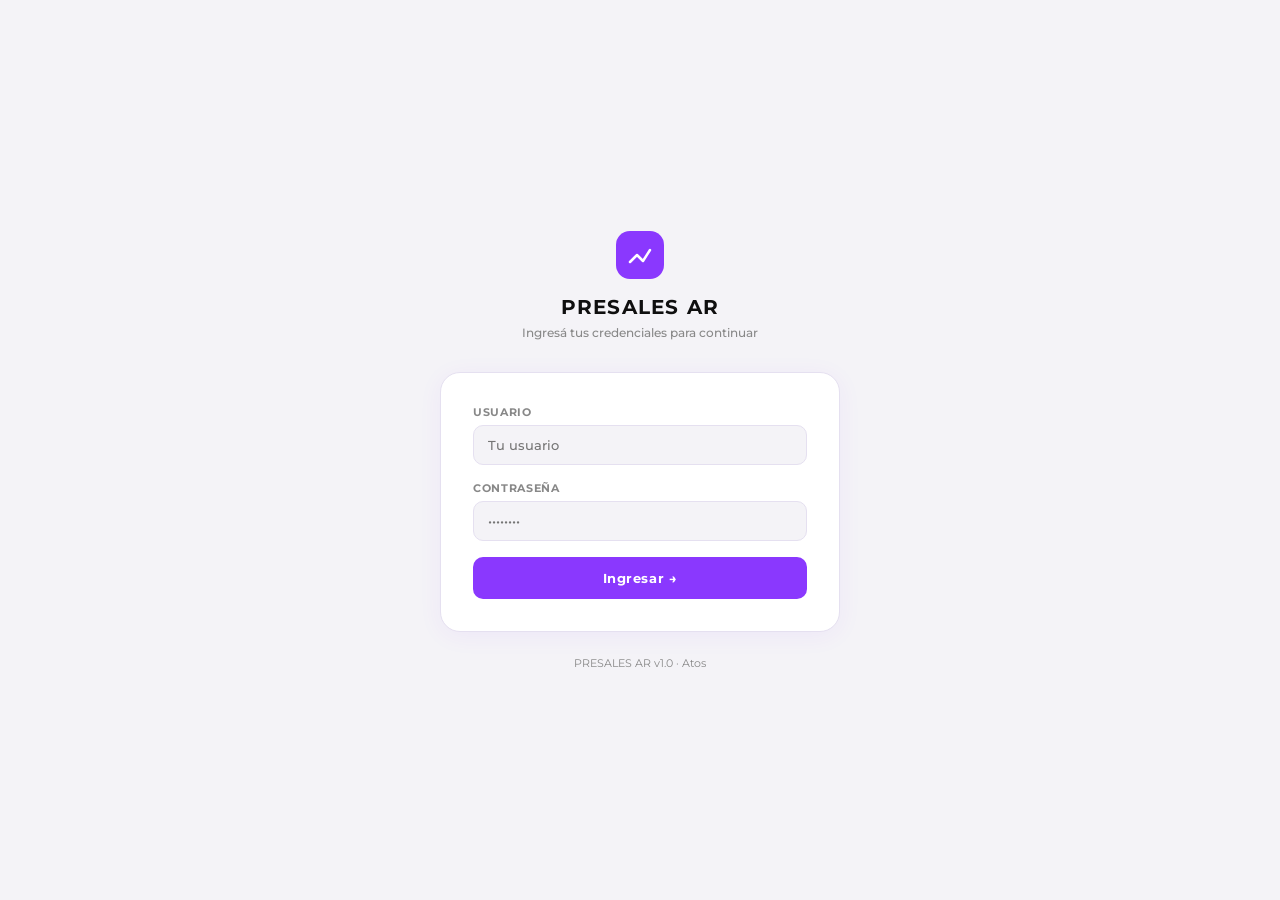
==== login.html @ 37408de6 "Add files via upload" ====
<!DOCTYPE html>
<html lang="es">
<head>
  <meta charset="UTF-8"/>
  <meta name="viewport" content="width=device-width, initial-scale=1.0"/>
  <title>PRESALES AR — Acceso</title>
  <link href="https://fonts.googleapis.com/css2?family=Montserrat:wght@300;400;500;600;700&display=swap" rel="stylesheet"/>
  <script src="assets/auth.js"></script>
  <style>
    *, *::before, *::after { box-sizing: border-box; margin: 0; padding: 0; }
    :root {
      --bg: #f4f3f7;
      --surface: #ffffff;
      --accent: #8a38fe;
      --accent-dark: #6f2ad4;
      --text: #0f0f0f;
      --text-muted: #888;
      --border: #e5e0f0;
    }
    body {
      font-family: 'Montserrat', sans-serif;
      background: var(--bg);
      min-height: 100vh;
      display: flex;
      align-items: center;
      justify-content: center;
      padding: 20px;
    }
    .login-wrap {
      width: 100%;
      max-width: 400px;
    }
    .login-header {
      text-align: center;
      margin-bottom: 32px;
    }
    .logo-icon {
      width: 48px; height: 48px;
      background: var(--accent);
      border-radius: 14px;
      display: flex; align-items: center; justify-content: center;
      margin: 0 auto 16px;
    }
    .logo-icon svg { width: 26px; height: 26px; }
    .login-title {
      font-size: 20px; font-weight: 700;
      letter-spacing: 0.06em;
      color: var(--text);
    }
    .login-sub {
      font-size: 12px; color: var(--text-muted);
      margin-top: 6px; font-weight: 500;
    }
    .card {
      background: var(--surface);
      border-radius: 20px;
      padding: 32px;
      border: 1px solid var(--border);
      box-shadow: 0 4px 24px rgba(138,56,254,0.06);
    }
    .form-group { display: flex; flex-direction: column; gap: 6px; margin-bottom: 16px; }
    label { font-size: 11px; font-weight: 700; letter-spacing: 0.06em; text-transform: uppercase; color: var(--text-muted); }
    input {
      font-family: 'Montserrat', sans-serif;
      font-size: 13px; font-weight: 500;
      padding: 11px 14px;
      border: 1.5px solid var(--border);
      border-radius: 10px;
      background: var(--bg);
      color: var(--text);
      outline: none;
      transition: border-color 0.2s;
      width: 100%;
    }
    input:focus { border-color: var(--accent); background: #fff; }
    .btn-login {
      font-family: 'Montserrat', sans-serif;
      font-size: 13px; font-weight: 700;
      padding: 13px;
      border-radius: 10px;
      border: none;
      cursor: pointer;
      width: 100%;
      background: var(--accent);
      color: #fff;
      letter-spacing: 0.04em;
      transition: background 0.2s;
      margin-top: 8px;
      display: flex; align-items: center; justify-content: center; gap: 8px;
    }
    .btn-login:hover { background: var(--accent-dark); }
    .btn-login:disabled { opacity: 0.6; cursor: not-allowed; }
    .alert {
      padding: 11px 14px;
      border-radius: 10px;
      font-size: 12px; font-weight: 600;
      margin-bottom: 16px;
      display: none;
      background: #fee2e2; color: #991b1b;
      border: 1px solid #fecaca;
    }
    .alert.show { display: block; }
    .spinner {
      width: 16px; height: 16px;
      border: 2px solid rgba(255,255,255,0.3);
      border-top-color: #fff;
      border-radius: 50%;
      animation: spin 0.7s linear infinite;
    }
    @keyframes spin { to { transform: rotate(360deg); } }
    .footer-text {
      text-align: center;
      font-size: 11px;
      color: var(--text-muted);
      margin-top: 24px;
    }
  </style>
</head>
<body>
  <div class="login-wrap">
    <div class="login-header">
      <div class="logo-icon">
        <svg fill="none" viewBox="0 0 26 26" stroke="#fff" stroke-width="2.5">
          <path d="M3 20 L10 13 L16 19 L23 8" stroke-linecap="round" stroke-linejoin="round"/>
        </svg>
      </div>
      <div class="login-title">PRESALES AR</div>
      <div class="login-sub">Ingresá tus credenciales para continuar</div>
    </div>
    <div class="card">
      <div id="alertBox" class="alert"></div>
      <form onsubmit="handleLogin(event)">
        <div class="form-group">
          <label>Usuario</label>
          <input type="text" id="inputUsuario" placeholder="Tu usuario" autocomplete="username" required/>
        </div>
        <div class="form-group">
          <label>Contraseña</label>
          <input type="password" id="inputPassword" placeholder="••••••••" autocomplete="current-password" required/>
        </div>
        <button type="submit" class="btn-login" id="btnLogin">Ingresar →</button>
      </form>
    </div>
    <div class="footer-text">PRESALES AR v1.0 · Atos</div>
  </div>
  <script>
    // Si ya hay sesión activa, redirigir al index
    if (AUTH.getSession()) window.location.href = 'index.html';

    async function handleLogin(e) {
      e.preventDefault();
      const usuario = document.getElementById('inputUsuario').value.trim();
      const password = document.getElementById('inputPassword').value;
      const btn = document.getElementById('btnLogin');
      btn.disabled = true;
      btn.innerHTML = '<div class="spinner"></div> Verificando...';
      const result = await AUTH.login(usuario, password);
      if (result.ok) {
        window.location.href = 'index.html';
      } else {
        document.getElementById('alertBox').textContent = result.error;
        document.getElementById('alertBox').classList.add('show');
        btn.disabled = false;
        btn.innerHTML = 'Ingresar →';
      }
    }
  </script>
</body>
</html>
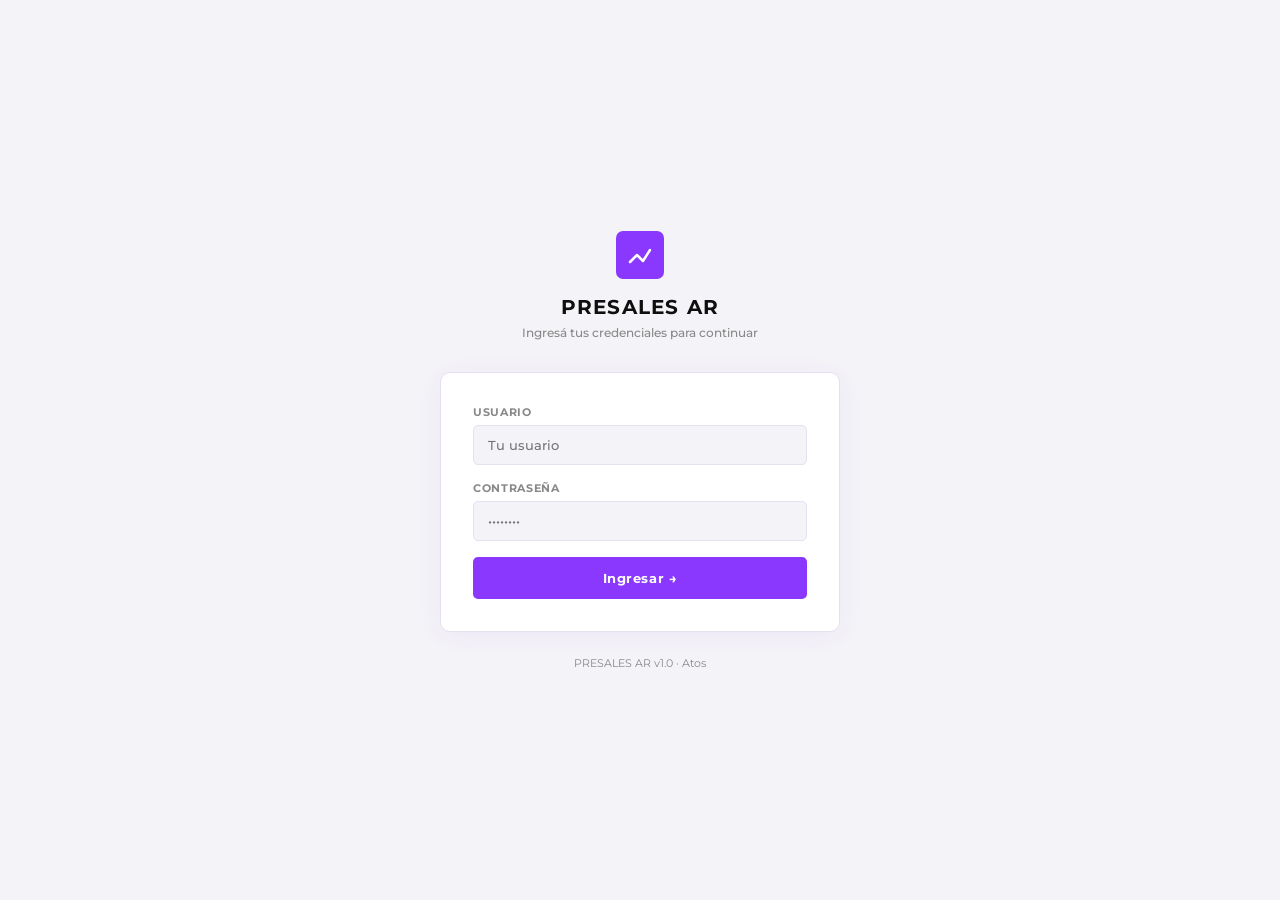
==== commit 15927301: "Add files via upload" ====
--- a/login.html
+++ b/login.html
@@ -2,10 +2,12 @@
 <html lang="es">
 <head>
   <meta charset="UTF-8"/>
+  <link rel="icon" type="image/svg+xml" href="favicon.svg"/>
   <meta name="viewport" content="width=device-width, initial-scale=1.0"/>
   <title>PRESALES AR — Acceso</title>
   <link href="https://fonts.googleapis.com/css2?family=Montserrat:wght@300;400;500;600;700&display=swap" rel="stylesheet"/>
   <script src="assets/auth.js"></script>
+  <script src="assets/theme.js"></script>
   <style>
     *, *::before, *::after { box-sizing: border-box; margin: 0; padding: 0; }
     :root {
@@ -37,7 +39,7 @@
     .logo-icon {
       width: 48px; height: 48px;
       background: var(--accent);
-      border-radius: 14px;
+      border-radius: 7px;
       display: flex; align-items: center; justify-content: center;
       margin: 0 auto 16px;
     }
@@ -53,7 +55,7 @@
     }
     .card {
       background: var(--surface);
-      border-radius: 20px;
+      border-radius: 10px;
       padding: 32px;
       border: 1px solid var(--border);
       box-shadow: 0 4px 24px rgba(138,56,254,0.06);
@@ -65,7 +67,7 @@
       font-size: 13px; font-weight: 500;
       padding: 11px 14px;
       border: 1.5px solid var(--border);
-      border-radius: 10px;
+      border-radius: 5px;
       background: var(--bg);
       color: var(--text);
       outline: none;
@@ -77,7 +79,7 @@
       font-family: 'Montserrat', sans-serif;
       font-size: 13px; font-weight: 700;
       padding: 13px;
-      border-radius: 10px;
+      border-radius: 5px;
       border: none;
       cursor: pointer;
       width: 100%;
@@ -92,7 +94,7 @@
     .btn-login:disabled { opacity: 0.6; cursor: not-allowed; }
     .alert {
       padding: 11px 14px;
-      border-radius: 10px;
+      border-radius: 5px;
       font-size: 12px; font-weight: 600;
       margin-bottom: 16px;
       display: none;
